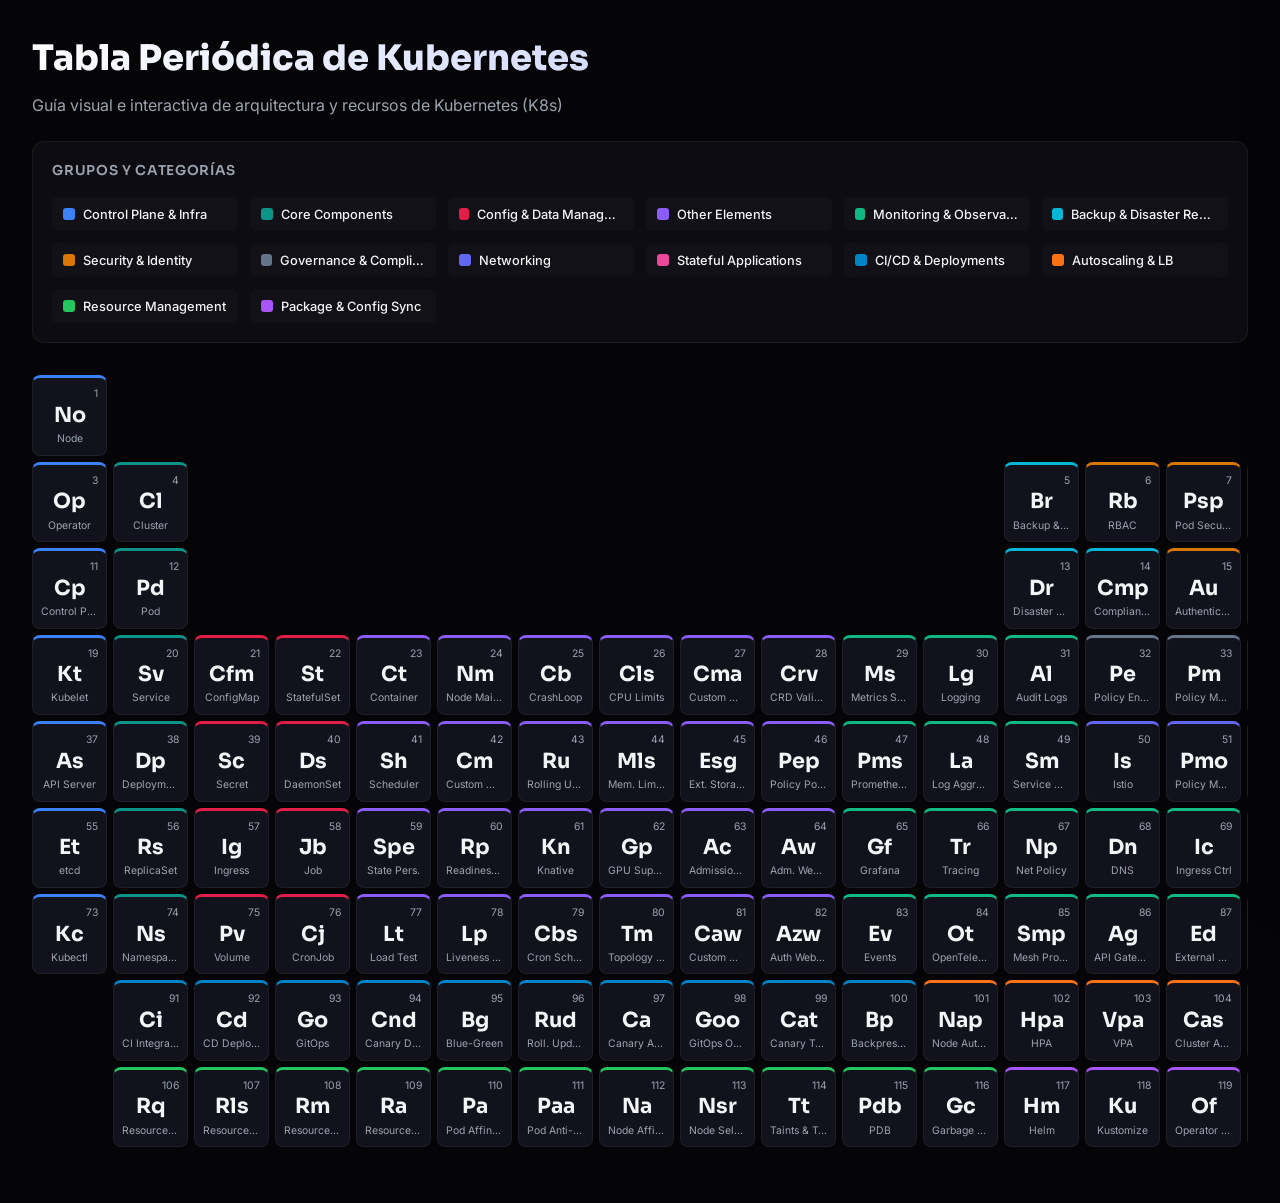
==== index.html @ 08e2de70 "feat: interactive periodic table of Kubernetes elements Interactive web-based periodic table of Kube" ====
<!DOCTYPE html>
<html lang="es">
<head>
  <meta charset="UTF-8">
  <meta name="viewport" content="width=device-width, initial-scale=1.0">
  <title>Kubernetes Periodic Table - Interactive Guide</title>
  <!-- Google Fonts: Inter and Sora -->
  <link rel="preconnect" href="https://fonts.googleapis.com">
  <link rel="preconnect" href="https://fonts.gstatic.com" crossorigin>
  <link href="https://fonts.googleapis.com/css2?family=Inter:wght@300;400;500;600;700&family=Sora:wght@400;600;700;800&family=JetBrains+Mono:wght@400;600&display=swap" rel="stylesheet">
  <link rel="stylesheet" href="style.css">
</head>
<body>
  <div class="app-container">
    <header class="app-header">
      <div class="header-main">
        <h1>Tabla Periódica de Kubernetes</h1>
        <p class="subtitle">Guía visual e interactiva de arquitectura y recursos de Kubernetes (K8s)</p>
      </div>
      
      <!-- Interactive Legend -->
      <div class="legend-container">
        <h3>Grupos y Categorías</h3>
        <div class="legend-grid">
          <div class="legend-item" data-group="control-plane">
            <span class="legend-color control-plane"></span>
            <span class="legend-text">Control Plane & Infra</span>
          </div>
          <div class="legend-item" data-group="core">
            <span class="legend-color core"></span>
            <span class="legend-text">Core Components</span>
          </div>
          <div class="legend-item" data-group="config">
            <span class="legend-color config"></span>
            <span class="legend-text">Config & Data Management</span>
          </div>
          <div class="legend-item" data-group="other">
            <span class="legend-color other"></span>
            <span class="legend-text">Other Elements</span>
          </div>
          <div class="legend-item" data-group="monitoring">
            <span class="legend-color monitoring"></span>
            <span class="legend-text">Monitoring & Observability</span>
          </div>
          <div class="legend-item" data-group="backup-dr">
            <span class="legend-color backup-dr"></span>
            <span class="legend-text">Backup & Disaster Recovery</span>
          </div>
          <div class="legend-item" data-group="security">
            <span class="legend-color security"></span>
            <span class="legend-text">Security & Identity</span>
          </div>
          <div class="legend-item" data-group="governance">
            <span class="legend-color governance"></span>
            <span class="legend-text">Governance & Compliance</span>
          </div>
          <div class="legend-item" data-group="networking">
            <span class="legend-color networking"></span>
            <span class="legend-text">Networking</span>
          </div>
          <div class="legend-item" data-group="stateful">
            <span class="legend-color stateful"></span>
            <span class="legend-text">Stateful Applications</span>
          </div>
          <div class="legend-item" data-group="cicd">
            <span class="legend-color cicd"></span>
            <span class="legend-text">CI/CD & Deployments</span>
          </div>
          <div class="legend-item" data-group="autoscaling">
            <span class="legend-color autoscaling"></span>
            <span class="legend-text">Autoscaling & LB</span>
          </div>
          <div class="legend-item" data-group="resource">
            <span class="legend-color resource"></span>
            <span class="legend-text">Resource Management</span>
          </div>
          <div class="legend-item" data-group="package">
            <span class="legend-color package"></span>
            <span class="legend-text">Package & Config Sync</span>
          </div>
        </div>
        <button id="clear-filter" class="btn-clear hidden">Mostrar Todos</button>
      </div>
    </header>

    <main class="table-wrapper">
      <div id="periodic-table" class="periodic-table">
        <!-- Elements will be injected dynamically here -->
      </div>
    </main>

    <!-- Details Sidebar Drawer -->
    <aside id="details-drawer" class="details-drawer">
      <div class="drawer-header">
        <button id="close-drawer" class="btn-close">&times;</button>
        <div class="drawer-element-header">
          <div id="drawer-element-badge" class="element-badge">H</div>
          <div class="drawer-title-wrapper">
            <h2 id="drawer-element-name">Element Name</h2>
            <div id="drawer-element-number">#1</div>
          </div>
        </div>
      </div>
      <div class="drawer-body">
        <div class="detail-section">
          <h3>Descripción</h3>
          <p id="drawer-element-desc">Description of the element goes here.</p>
        </div>
        
        <div id="section-kubectl" class="detail-section">
          <h3>Comandos Frecuentes</h3>
          <pre><code id="drawer-element-kubectl" class="language-bash">kubectl get pods</code></pre>
        </div>

        <div id="section-yaml" class="detail-section">
          <h3>Manifiesto de Ejemplo (YAML)</h3>
          <div class="code-header">
            <span>YAML</span>
            <button id="btn-copy-yaml" class="btn-copy">Copiar</button>
          </div>
          <pre><code id="drawer-element-yaml" class="language-yaml">apiVersion: v1</code></pre>
        </div>
      </div>
    </aside>
  </div>

  <!-- Load Scripts -->
  <script src="data/elements.js"></script>
  <script src="app.js"></script>
</body>
</html>
---- style.css ----
/* style.css - Premium styling for kube-elements */

:root {
  /* Grayscale / Dark palette */
  --bg-deep: #050508;
  --bg-surface: #0c0c12;
  --bg-card: #12121c;
  --bg-drawer: #0e0e15;
  --text-main: #f3f4f6;
  --text-muted: #9ca3af;
  --border-light: rgba(255, 255, 255, 0.06);
  --border-active: rgba(255, 255, 255, 0.15);
  
  /* Group Colors */
  --color-control-plane: #3b82f6;   /* Blue */
  --color-core: #0d9488;            /* Teal */
  --color-config: #e11d48;          /* Rose/Red */
  --color-other: #8b5cf6;           /* Purple */
  --color-monitoring: #10b981;      /* Emerald */
  --color-backup-dr: #06b6d4;       /* Cyan */
  --color-security: #d97706;        /* Amber */
  --color-governance: #64748b;      /* Slate */
  --color-networking: #6366f1;      /* Indigo */
  --color-stateful: #ec4899;        /* Pink */
  --color-cicd: #0284c7;            /* Sky Blue */
  --color-autoscaling: #f97316;     /* Orange */
  --color-resource: #22c55e;        /* Green */
  --color-package: #a855f7;         /* Violet */

  /* Glow Opacity */
  --glow-opacity: 0.15;
}

/* Reset & Base */
* {
  margin: 0;
  padding: 0;
  box-sizing: border-box;
}

body {
  background-color: var(--bg-deep);
  color: var(--text-main);
  font-family: 'Inter', sans-serif;
  overflow-x: hidden;
  line-height: 1.5;
}

/* Main Container */
.app-container {
  min-height: 100vh;
  padding: 2rem;
  display: flex;
  flex-direction: column;
  gap: 2rem;
}

/* Header */
.app-header {
  display: flex;
  flex-direction: column;
  gap: 1.5rem;
}

.header-main h1 {
  font-family: 'Sora', sans-serif;
  font-size: 2.2rem;
  font-weight: 800;
  background: linear-gradient(135deg, #fff 0%, #a5b4fc 100%);
  -webkit-background-clip: text;
  -webkit-text-fill-color: transparent;
  margin-bottom: 0.5rem;
}

.header-main .subtitle {
  font-size: 1rem;
  color: var(--text-muted);
}

/* Legend Container */
.legend-container {
  background: var(--bg-surface);
  border: 1px solid var(--border-light);
  border-radius: 12px;
  padding: 1.2rem;
  position: relative;
}

.legend-container h3 {
  font-family: 'Sora', sans-serif;
  font-size: 0.85rem;
  font-weight: 600;
  text-transform: uppercase;
  letter-spacing: 0.05em;
  color: var(--text-muted);
  margin-bottom: 1rem;
}

.legend-grid {
  display: grid;
  grid-template-columns: repeat(auto-fill, minmax(180px, 1fr));
  gap: 0.75rem;
}

.legend-item {
  display: flex;
  align-items: center;
  gap: 0.5rem;
  cursor: pointer;
  padding: 0.4rem 0.6rem;
  border-radius: 6px;
  background: rgba(255, 255, 255, 0.02);
  border: 1px solid transparent;
  transition: all 0.2s ease;
}

.legend-item:hover {
  background: rgba(255, 255, 255, 0.05);
  border-color: var(--border-active);
}

.legend-color {
  width: 12px;
  height: 12px;
  border-radius: 3px;
  display: inline-block;
}

.legend-text {
  font-size: 0.8rem;
  font-weight: 500;
  color: var(--text-main);
  white-space: nowrap;
  overflow: hidden;
  text-overflow: ellipsis;
}

/* Button Clear */
.btn-clear {
  position: absolute;
  top: 1rem;
  right: 1.2rem;
  background: rgba(255, 255, 255, 0.06);
  color: var(--text-main);
  border: 1px solid var(--border-light);
  padding: 0.35rem 0.75rem;
  border-radius: 6px;
  font-size: 0.75rem;
  font-weight: 600;
  cursor: pointer;
  transition: all 0.2s ease;
}

.btn-clear:hover {
  background: rgba(255, 255, 255, 0.12);
  border-color: var(--text-muted);
}

.hidden {
  display: none !important;
}

/* Colors Classes */
.control-plane { background-color: var(--color-control-plane); }
.core { background-color: var(--color-core); }
.config { background-color: var(--color-config); }
.other { background-color: var(--color-other); }
.monitoring { background-color: var(--color-monitoring); }
.backup-dr { background-color: var(--color-backup-dr); }
.security { background-color: var(--color-security); }
.governance { background-color: var(--color-governance); }
.networking { background-color: var(--color-networking); }
.stateful { background-color: var(--color-stateful); }
.cicd { background-color: var(--color-cicd); }
.autoscaling { background-color: var(--color-autoscaling); }
.resource { background-color: var(--color-resource); }
.package { background-color: var(--color-package); }

/* Table Wrapper for Horizontal Scroll on small screens */
.table-wrapper {
  overflow-x: auto;
  padding-bottom: 1.5rem;
  border-radius: 8px;
}

.table-wrapper::-webkit-scrollbar {
  height: 8px;
}

.table-wrapper::-webkit-scrollbar-track {
  background: var(--bg-deep);
}

.table-wrapper::-webkit-scrollbar-thumb {
  background: rgba(255, 255, 255, 0.1);
  border-radius: 4px;
}

.table-wrapper::-webkit-scrollbar-thumb:hover {
  background: rgba(255, 255, 255, 0.2);
}

/* Periodic Table Grid */
.periodic-table {
  display: grid;
  grid-template-columns: repeat(18, minmax(75px, 1fr));
  gap: 6px;
  min-width: 1400px; /* Ensures grid remains readable and structured */
  margin: 0 auto;
}

/* Element Cell */
.element-cell {
  aspect-ratio: 1;
  background: var(--bg-card);
  border: 1px solid var(--border-light);
  border-radius: 8px;
  padding: 0.5rem;
  display: flex;
  flex-direction: column;
  justify-content: space-between;
  position: relative;
  cursor: pointer;
  transition: all 0.2s cubic-bezier(0.4, 0, 0.2, 1);
  user-select: none;
}

/* Specific Border Color and Glowing Shadows depending on Group */
.element-cell[data-group="control-plane"] { border-top: 3px solid var(--color-control-plane); }
.element-cell[data-group="core"] { border-top: 3px solid var(--color-core); }
.element-cell[data-group="config"] { border-top: 3px solid var(--color-config); }
.element-cell[data-group="other"] { border-top: 3px solid var(--color-other); }
.element-cell[data-group="monitoring"] { border-top: 3px solid var(--color-monitoring); }
.element-cell[data-group="backup-dr"] { border-top: 3px solid var(--color-backup-dr); }
.element-cell[data-group="security"] { border-top: 3px solid var(--color-security); }
.element-cell[data-group="governance"] { border-top: 3px solid var(--color-governance); }
.element-cell[data-group="networking"] { border-top: 3px solid var(--color-networking); }
.element-cell[data-group="stateful"] { border-top: 3px solid var(--color-stateful); }
.element-cell[data-group="cicd"] { border-top: 3px solid var(--color-cicd); }
.element-cell[data-group="autoscaling"] { border-top: 3px solid var(--color-autoscaling); }
.element-cell[data-group="resource"] { border-top: 3px solid var(--color-resource); }
.element-cell[data-group="package"] { border-top: 3px solid var(--color-package); }

/* Glow effects on hover */
.element-cell:hover {
  transform: translateY(-4px) scale(1.02);
  z-index: 10;
  background: var(--bg-surface);
}

.element-cell[data-group="control-plane"]:hover { box-shadow: 0 0 15px rgba(59, 130, 246, var(--glow-opacity)); border-color: var(--color-control-plane); }
.element-cell[data-group="core"]:hover { box-shadow: 0 0 15px rgba(13, 148, 136, var(--glow-opacity)); border-color: var(--color-core); }
.element-cell[data-group="config"]:hover { box-shadow: 0 0 15px rgba(225, 29, 72, var(--glow-opacity)); border-color: var(--color-config); }
.element-cell[data-group="other"]:hover { box-shadow: 0 0 15px rgba(139, 92, 246, var(--glow-opacity)); border-color: var(--color-other); }
.element-cell[data-group="monitoring"]:hover { box-shadow: 0 0 15px rgba(16, 185, 129, var(--glow-opacity)); border-color: var(--color-monitoring); }
.element-cell[data-group="backup-dr"]:hover { box-shadow: 0 0 15px rgba(6, 182, 212, var(--glow-opacity)); border-color: var(--color-backup-dr); }
.element-cell[data-group="security"]:hover { box-shadow: 0 0 15px rgba(217, 119, 6, var(--glow-opacity)); border-color: var(--color-security); }
.element-cell[data-group="governance"]:hover { box-shadow: 0 0 15px rgba(100, 116, 139, var(--glow-opacity)); border-color: var(--color-governance); }
.element-cell[data-group="networking"]:hover { box-shadow: 0 0 15px rgba(99, 102, 241, var(--glow-opacity)); border-color: var(--color-networking); }
.element-cell[data-group="stateful"]:hover { box-shadow: 0 0 15px rgba(236, 72, 153, var(--glow-opacity)); border-color: var(--color-stateful); }
.element-cell[data-group="cicd"]:hover { box-shadow: 0 0 15px rgba(2, 132, 199, var(--glow-opacity)); border-color: var(--color-cicd); }
.element-cell[data-group="autoscaling"]:hover { box-shadow: 0 0 15px rgba(249, 115, 22, var(--glow-opacity)); border-color: var(--color-autoscaling); }
.element-cell[data-group="resource"]:hover { box-shadow: 0 0 15px rgba(34, 197, 94, var(--glow-opacity)); border-color: var(--color-resource); }
.element-cell[data-group="package"]:hover { box-shadow: 0 0 15px rgba(168, 85, 247, var(--glow-opacity)); border-color: var(--color-package); }

/* Cell Internals */
.element-cell .cell-number {
  font-size: 0.65rem;
  color: var(--text-muted);
  align-self: flex-end;
}

.element-cell .cell-symbol {
  font-family: 'Sora', sans-serif;
  font-size: 1.3rem;
  font-weight: 700;
  color: var(--text-main);
  text-align: center;
  margin-top: -2px;
}

.element-cell .cell-name {
  font-size: 0.65rem;
  color: var(--text-muted);
  text-align: center;
  white-space: nowrap;
  overflow: hidden;
  text-overflow: ellipsis;
}

/* Dimming during filtering */
.periodic-table.filtered .element-cell:not(.highlighted) {
  opacity: 0.15;
  filter: grayscale(80%);
  pointer-events: none; /* Avoid clicking dimmed elements */
}

/* Side Drawer Panel */
.details-drawer {
  position: fixed;
  top: 0;
  right: -460px; /* Initially hidden */
  width: 450px;
  height: 100vh;
  background-color: var(--bg-drawer);
  border-left: 1px solid var(--border-light);
  box-shadow: -10px 0 30px rgba(0, 0, 0, 0.5);
  z-index: 1000;
  display: flex;
  flex-direction: column;
  transition: right 0.3s cubic-bezier(0.4, 0, 0.2, 1);
}

.details-drawer.open {
  right: 0;
}

/* Header inside Drawer */
.drawer-header {
  padding: 1.5rem;
  border-bottom: 1px solid var(--border-light);
  position: relative;
}

.btn-close {
  position: absolute;
  top: 1rem;
  right: 1.2rem;
  background: none;
  border: none;
  color: var(--text-muted);
  font-size: 1.8rem;
  cursor: pointer;
  transition: color 0.2s;
}

.btn-close:hover {
  color: var(--text-main);
}

.drawer-element-header {
  display: flex;
  align-items: center;
  gap: 1rem;
  margin-top: 0.5rem;
}

.element-badge {
  width: 55px;
  height: 55px;
  border-radius: 8px;
  display: flex;
  align-items: center;
  justify-content: center;
  font-family: 'Sora', sans-serif;
  font-size: 1.6rem;
  font-weight: 800;
  color: #fff;
  background: var(--bg-card);
  border: 2px solid var(--border-light);
}

.drawer-title-wrapper {
  display: flex;
  flex-direction: column;
}

#drawer-element-name {
  font-family: 'Sora', sans-serif;
  font-size: 1.3rem;
  font-weight: 700;
  color: var(--text-main);
}

#drawer-element-number {
  font-size: 0.75rem;
  color: var(--text-muted);
  font-weight: 600;
}

/* Drawer Body */
.drawer-body {
  padding: 1.5rem;
  overflow-y: auto;
  flex: 1;
  display: flex;
  flex-direction: column;
  gap: 1.5rem;
}

.drawer-body::-webkit-scrollbar {
  width: 6px;
}

.drawer-body::-webkit-scrollbar-thumb {
  background: rgba(255, 255, 255, 0.08);
  border-radius: 3px;
}

.detail-section h3 {
  font-family: 'Sora', sans-serif;
  font-size: 0.8rem;
  font-weight: 700;
  text-transform: uppercase;
  letter-spacing: 0.05em;
  color: var(--text-muted);
  margin-bottom: 0.6rem;
}

#drawer-element-desc {
  font-size: 0.9rem;
  color: #d1d5db;
  line-height: 1.6;
}

/* Code Snippets and Styling */
pre {
  background-color: var(--bg-surface);
  border: 1px solid var(--border-light);
  border-radius: 8px;
  padding: 1rem;
  overflow-x: auto;
}

code {
  font-family: 'JetBrains Mono', monospace;
  font-size: 0.8rem;
  color: #a5b4fc;
}

.code-header {
  display: flex;
  justify-content: space-between;
  align-items: center;
  margin-bottom: 0.4rem;
}

.code-header span {
  font-size: 0.75rem;
  font-weight: 600;
  color: var(--text-muted);
}

.btn-copy {
  background: rgba(255, 255, 255, 0.05);
  color: var(--text-main);
  border: 1px solid var(--border-light);
  padding: 0.2rem 0.5rem;
  border-radius: 4px;
  font-size: 0.7rem;
  cursor: pointer;
  transition: all 0.2s;
}

.btn-copy:hover {
  background: rgba(255, 255, 255, 0.1);
  border-color: var(--text-muted);
}

/* Animation on Copying */
.btn-copy.copied {
  background: var(--color-core);
  border-color: var(--color-core);
  color: #fff;
}

/* Media Queries for Responsive adjustments */
@media (max-width: 768px) {
  .details-drawer {
    width: 100%;
    right: -100%;
  }
}
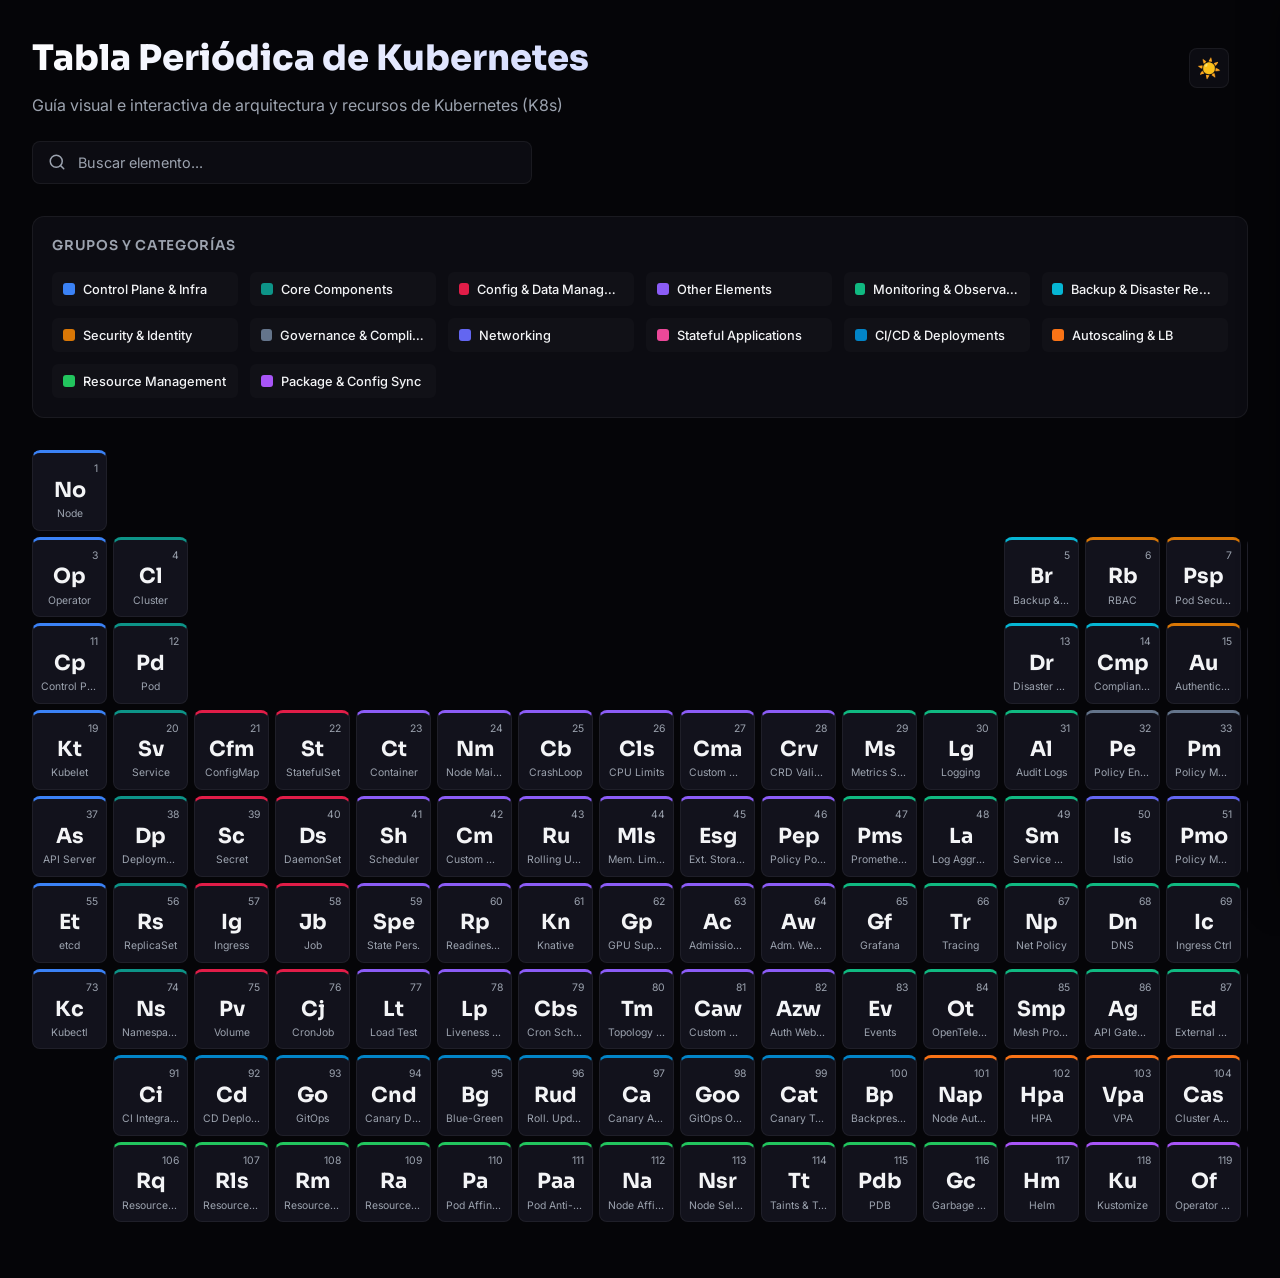
==== commit 626c0068: "feat: add search, dark/light mode, and data integrity tests - Add search bar with 150ms debounce and" ====
--- a/index.html
+++ b/index.html
@@ -13,9 +13,19 @@
 <body>
   <div class="app-container">
     <header class="app-header">
+      <button id="theme-toggle" class="theme-toggle" aria-label="Cambiar modo">☀️</button>
+
       <div class="header-main">
         <h1>Tabla Periódica de Kubernetes</h1>
         <p class="subtitle">Guía visual e interactiva de arquitectura y recursos de Kubernetes (K8s)</p>
+      </div>
+
+      <div class="search-container">
+        <svg class="search-icon" width="18" height="18" viewBox="0 0 24 24" fill="none" stroke="currentColor" stroke-width="2" stroke-linecap="round" stroke-linejoin="round">
+          <circle cx="11" cy="11" r="8"></circle>
+          <line x1="21" y1="21" x2="16.65" y2="16.65"></line>
+        </svg>
+        <input type="text" id="search-input" placeholder="Buscar elemento..." autocomplete="off">
       </div>
       
       <!-- Interactive Legend -->
--- a/style.css
+++ b/style.css
@@ -57,6 +57,7 @@
 
 /* Header */
 .app-header {
+  position: relative;
   display: flex;
   flex-direction: column;
   gap: 1.5rem;
@@ -75,6 +76,45 @@
 .header-main .subtitle {
   font-size: 1rem;
   color: var(--text-muted);
+}
+
+/* Search Bar */
+.search-container {
+  position: relative;
+  width: 100%;
+  max-width: 500px;
+  margin-bottom: 0.5rem;
+}
+
+.search-container input {
+  width: 100%;
+  padding: 0.75rem 1rem 0.75rem 2.8rem;
+  background: var(--bg-surface);
+  border: 1px solid var(--border-light);
+  border-radius: 8px;
+  color: var(--text-main);
+  font-family: 'Inter', sans-serif;
+  font-size: 0.9rem;
+  outline: none;
+  transition: all 0.2s ease;
+}
+
+.search-container input:focus {
+  border-color: var(--color-networking);
+  box-shadow: 0 0 10px rgba(99, 102, 241, 0.15);
+}
+
+.search-container input::placeholder {
+  color: var(--text-muted);
+}
+
+.search-icon {
+  position: absolute;
+  left: 1rem;
+  top: 50%;
+  transform: translateY(-50%);
+  color: var(--text-muted);
+  pointer-events: none;
 }
 
 /* Legend Container */
@@ -464,6 +504,41 @@
   color: #fff;
 }
 
+/* Light Theme */
+[data-theme="light"] {
+  --bg-deep: #f8f9fc;
+  --bg-surface: #ffffff;
+  --bg-card: #f0f2f8;
+  --bg-drawer: #ffffff;
+  --text-main: #1a1a2e;
+  --text-muted: #6b7280;
+  --border-light: rgba(0, 0, 0, 0.08);
+  --border-active: rgba(0, 0, 0, 0.15);
+}
+
+/* Theme Toggle */
+.theme-toggle {
+  background: var(--bg-surface);
+  border: 1px solid var(--border-light);
+  border-radius: 8px;
+  width: 40px;
+  height: 40px;
+  display: flex;
+  align-items: center;
+  justify-content: center;
+  cursor: pointer;
+  font-size: 1.2rem;
+  transition: all 0.2s ease;
+  position: absolute;
+  top: 1rem;
+  right: 1.2rem;
+}
+
+.theme-toggle:hover {
+  background: var(--bg-card);
+  border-color: var(--border-active);
+}
+
 /* Media Queries for Responsive adjustments */
 @media (max-width: 768px) {
   .details-drawer {
